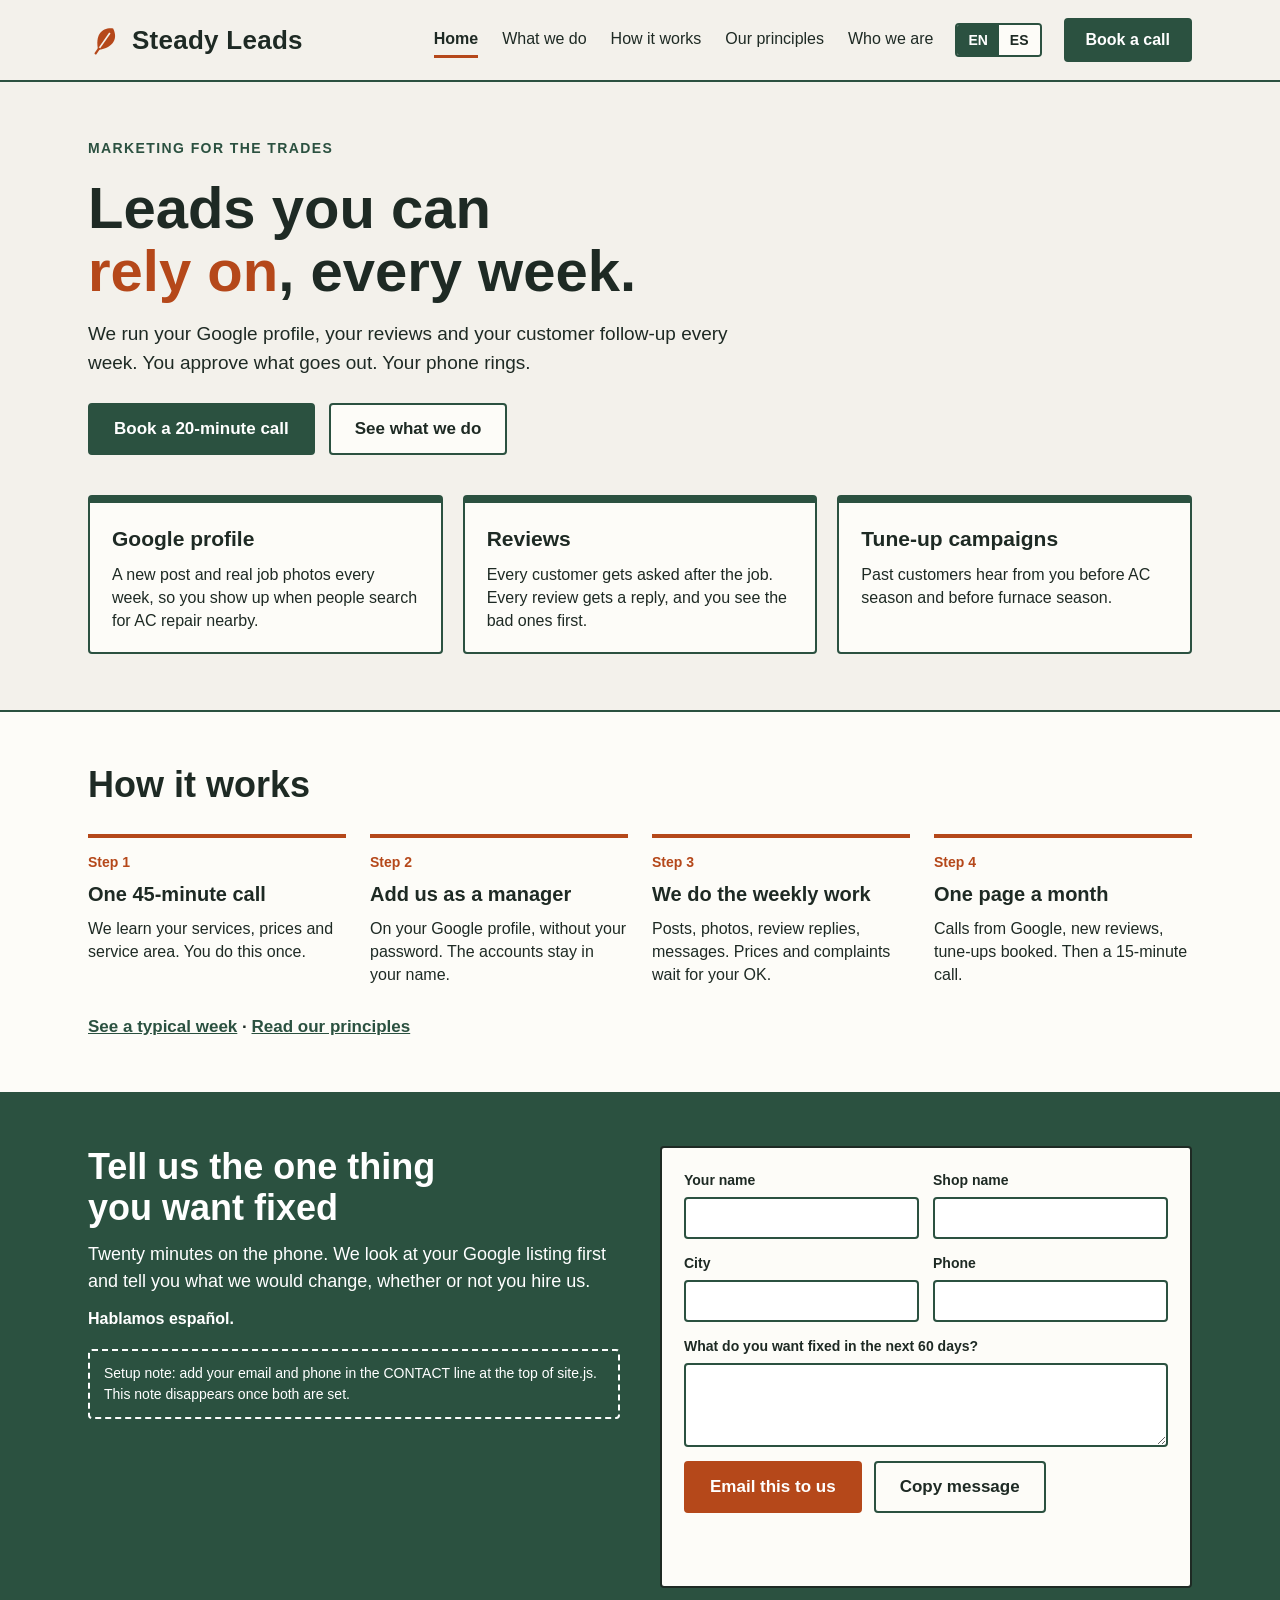
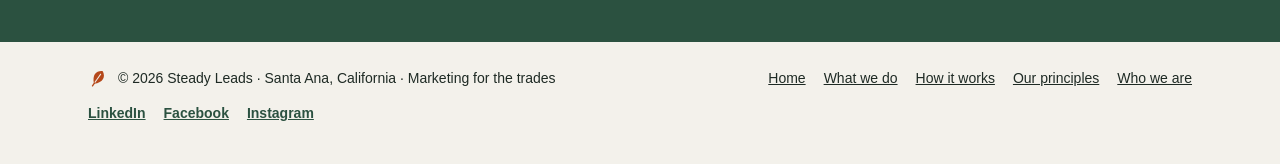
==== home.html @ 08012ae0 "Add video landing page with purpose statement; move home to home.html; add favicon and logo assets C" ====
<!DOCTYPE html>
<html lang="en">
<head>
<meta charset="utf-8">
<meta name="viewport" content="width=device-width, initial-scale=1">
<title>Home | Steady Leads</title>
<meta name="description" content="Steady Leads: marketing for the trades. Google profile, reviews and customer follow-up, run every week.">
<link rel="icon" href="assets/favicon.svg" type="image/svg+xml">
<link rel="stylesheet" href="site.css">
</head>
<body>
<header>
  <div class="wrap bar">
    <a class="mark" href="index.html" aria-label="Steady Leads home"><svg width="34" height="34" viewBox="0 0 24 24" aria-hidden="true"><path d="M12 2C18.5 5.5 20.5 12.5 12 20.5C3.5 12.5 5.5 5.5 12 2Z" fill="#B5481A" transform="rotate(35 12 12)"/><path d="M12 6V19" stroke="#F3F1EB" stroke-width="1.2" transform="rotate(35 12 12)"/><path d="M12 19.5V23.5" stroke="#B5481A" stroke-width="1.6" stroke-linecap="round" transform="rotate(35 12 12)"/></svg> Steady Leads</a>
    <nav aria-label="Pages"><a href="home.html" data-i18n="nav0" aria-current="page">Home</a><a href="what-we-do.html" data-i18n="nav1">What we do</a><a href="how-it-works.html" data-i18n="nav2">How it works</a><a href="our-principles.html" data-i18n="nav3">Our principles</a><a href="who-we-are.html" data-i18n="nav4">Who we are</a></nav>
    <div class="lang" role="group" aria-label="Language">
      <button type="button" id="lang-en" aria-pressed="true">EN</button>
      <button type="button" id="lang-es" aria-pressed="false">ES</button>
    </div>
    <a class="btn small" href="#contact" data-i18n="navcta">Book a call</a>
  </div>
</header>
<main id="top">

  <div class="wrap hero">
    <div class="eyebrow" data-i18n="eyebrow">Marketing for the trades</div>
    <h1 data-i18n="h1">Leads you can <em>rely on</em>, every week.</h1>
    <p class="lede" data-i18n="lede">We run your Google profile, your reviews and your customer follow-up every week. You approve what goes out. Your phone rings.</p>
    <div class="row">
      <a class="btn" href="#contact" data-i18n="cta1">Book a 20-minute call</a>
      <a class="btn light" href="what-we-do.html" data-i18n="cta2">See what we do</a>
    </div>
  </div>

  <div class="wrap three pad">
    <div class="box top"><h3 data-i18n="s1h">Google profile</h3><p data-i18n="s1p">A new post and real job photos every week, so you show up when people search for AC repair nearby.</p></div>
    <div class="box top"><h3 data-i18n="s2h">Reviews</h3><p data-i18n="s2p">Every customer gets asked after the job. Every review gets a reply, and you see the bad ones first.</p></div>
    <div class="box top"><h3 data-i18n="s3h">Tune-up campaigns</h3><p data-i18n="s3p">Past customers hear from you before AC season and before furnace season.</p></div>
  </div>

  <section class="band">
    <div class="wrap">
      <h2 data-i18n="h_h">How it works</h2>
      <ol class="steps">
        <li><div class="n" data-i18n="n1">Step 1</div><h3 data-i18n="h1h">One 45-minute call</h3><p data-i18n="h1p">We learn your services, prices and service area. You do this once.</p></li>
        <li><div class="n" data-i18n="n2">Step 2</div><h3 data-i18n="h2h">Add us as a manager</h3><p data-i18n="h2p">On your Google profile, without your password. The accounts stay in your name.</p></li>
        <li><div class="n" data-i18n="n3">Step 3</div><h3 data-i18n="h3h">We do the weekly work</h3><p data-i18n="h3p">Posts, photos, review replies, messages. Prices and complaints wait for your OK.</p></li>
        <li><div class="n" data-i18n="n4">Step 4</div><h3 data-i18n="h4h">One page a month</h3><p data-i18n="h4p">Calls from Google, new reviews, tune-ups booked. Then a 15-minute call.</p></li>
      </ol>
      <p class="more"><a href="how-it-works.html" data-i18n="more_how">See a typical week</a> · <a href="our-principles.html" data-i18n="more_pr">Read our principles</a></p>
    </div>
  </section>

  <section class="contact" id="contact">
    <div class="wrap contact-grid">
      <div>
        <h2 data-i18n="cta_h">Tell us the one thing you want fixed</h2>
        <p data-i18n="cta_p">Twenty minutes on the phone. We look at your Google listing first and tell you what we would change, whether or not you hire us.</p>
        <p class="es" data-i18n="c_es">Hablamos español.</p>
        <ul class="reach" id="reach"></ul>
        <div class="setup" id="setup" hidden>Setup note: add your email and phone in the CONTACT line at the top of site.js. This note disappears once both are set.</div>
      </div>
      <form id="lead" novalidate>
        <div class="field"><label for="f-name" data-i18n="l1">Your name</label><input id="f-name" autocomplete="name" required></div>
        <div class="field"><label for="f-shop" data-i18n="l2">Shop name</label><input id="f-shop" autocomplete="organization" required></div>
        <div class="field"><label for="f-city" data-i18n="l3">City</label><input id="f-city" autocomplete="address-level2"></div>
        <div class="field"><label for="f-phone" data-i18n="l4">Phone</label><input id="f-phone" type="tel" autocomplete="tel" required></div>
        <div class="field wide"><label for="f-fix" data-i18n="l5">What do you want fixed in the next 60 days?</label><textarea id="f-fix"></textarea></div>
        <div class="actions">
          <button class="btn orange" type="submit" data-i18n="send">Email this to us</button>
          <button class="btn light" type="button" id="copy" data-i18n="copy">Copy message</button>
        </div>
        <p class="status" id="status" role="status"></p>
      </form>
    </div>
  </section>
</main>
<footer>
  <div class="wrap foot">
    <div class="foot-brand"><svg width="20" height="20" viewBox="0 0 24 24" aria-hidden="true"><path d="M12 2C18.5 5.5 20.5 12.5 12 20.5C3.5 12.5 5.5 5.5 12 2Z" fill="#B5481A" transform="rotate(35 12 12)"/><path d="M12 6V19" stroke="#F3F1EB" stroke-width="1.2" transform="rotate(35 12 12)"/><path d="M12 19.5V23.5" stroke="#B5481A" stroke-width="1.6" stroke-linecap="round" transform="rotate(35 12 12)"/></svg> <span>© 2026 Steady Leads · Santa Ana, California · <span data-i18n="foot">Marketing for the trades</span></span></div>
    <div class="foot-links"><a href="home.html" data-i18n="nav0">Home</a><a href="what-we-do.html" data-i18n="nav1">What we do</a><a href="how-it-works.html" data-i18n="nav2">How it works</a><a href="our-principles.html" data-i18n="nav3">Our principles</a><a href="who-we-are.html" data-i18n="nav4">Who we are</a></div>
    <div class="foot-links social" aria-label="Social media">
      <a href="#" data-social="linkedin">LinkedIn</a>
      <a href="#" data-social="facebook">Facebook</a>
      <a href="#" data-social="instagram">Instagram</a>
    </div>
  </div>
</footer>
<script src="site.js"></script>
</body>
</html>
---- site.css ----
/* Steady Leads. One simple column of plain sections, squared boxes with dark green edges on off-white.
   Fonts are web-safe: Trebuchet MS headings, Tahoma text. Light theme by choice. */
:root {
  color-scheme: light;
  --bg: #F3F1EB;
  --card: #FDFCF8;
  --soft: #E4ECE3;
  --ink: #1E2A24;
  --green: #2B5140;
  --green-dark: #1F3D30;
  --orange: #B5481A;
  --head: "Trebuchet MS", "Lucida Grande", "Lucida Sans Unicode", sans-serif;
  --body: Tahoma, Geneva, Verdana, sans-serif;
}
* { box-sizing: border-box; }
html { scroll-behavior: smooth; }
@media (prefers-reduced-motion: reduce) { html { scroll-behavior: auto; } }
body { margin: 0; background: var(--bg); color: var(--ink); font-family: var(--body); font-size: 17px; line-height: 1.5; }
h1, h2, h3 { font-family: var(--head); margin: 0; text-wrap: balance; }
p { margin: 0; }
a { color: var(--green); }
:focus-visible { outline: 3px solid var(--orange); outline-offset: 2px; }
.wrap { max-width: 1200px; margin: 0 auto; padding-left: 48px; padding-right: 48px; }

header { border-bottom: 2px solid var(--green); background: var(--bg); position: sticky; top: 0; z-index: 5; }
.bar { display: flex; align-items: center; gap: 22px; flex-wrap: wrap; padding-top: 18px; padding-bottom: 18px; }
.mark { display: flex; align-items: center; gap: 10px; text-decoration: none; color: var(--ink); font-family: var(--head); font-size: 26px; font-weight: 700; letter-spacing: .01em; }
nav { display: flex; gap: 24px; margin-left: auto; flex-wrap: wrap; }
nav a { color: var(--ink); text-decoration: none; font-size: 16px; padding: 4px 0; border-bottom: 3px solid transparent; }
nav a:hover { border-bottom-color: var(--green); }
nav a[aria-current="page"] { border-bottom-color: var(--orange); font-weight: 700; }
.lang { display: flex; border: 2px solid var(--green); border-radius: 4px; overflow: hidden; }
.lang button { font: 700 14px var(--body); padding: 7px 11px; border: 0; background: var(--card); color: var(--ink); cursor: pointer; }
.lang button[aria-pressed="true"] { background: var(--green); color: #fff; }
.btn { display: inline-block; font: 700 17px var(--body); padding: 14px 24px; border-radius: 4px; border: 2px solid var(--green); background: var(--green); color: #fff; text-decoration: none; cursor: pointer; }
.btn:hover { background: var(--green-dark); border-color: var(--green-dark); }
.btn.light { background: var(--card); color: var(--ink); }
.btn.light:hover { background: #ECE9DF; border-color: var(--green); }
.btn.small { font-size: 16px; padding: 11px 20px; }
.btn.orange { background: var(--orange); border-color: var(--orange); }
.btn.orange:hover { background: #9A3C14; border-color: #9A3C14; }

.hero { padding-top: 56px; padding-bottom: 40px; display: flex; flex-direction: column; gap: 18px; }
.page-head { padding-top: 48px; padding-bottom: 36px; display: flex; flex-direction: column; gap: 14px; }
.eyebrow { font-size: 14px; font-weight: 700; letter-spacing: .1em; text-transform: uppercase; color: var(--green); }
h1 { font-size: clamp(38px, 5.6vw, 58px); line-height: 1.08; max-width: 15em; }
.page-head h1 { font-size: clamp(34px, 4.6vw, 48px); }
h1 em { font-style: normal; color: var(--orange); white-space: nowrap; }
.lede { font-size: 19px; max-width: 36em; }
.row { display: flex; gap: 14px; flex-wrap: wrap; margin-top: 8px; }

.three { display: grid; grid-template-columns: repeat(3, 1fr); gap: 20px; }
.two { display: grid; grid-template-columns: repeat(2, 1fr); gap: 20px; }
.stack { display: flex; flex-direction: column; gap: 20px; }
.pad { padding-bottom: 56px; }
.topgap { padding-top: 40px; }
.box { background: var(--card); border: 2px solid var(--green); border-radius: 4px; padding: 20px 22px; }
.box.top { border-top-width: 8px; }
.box.soft { background: var(--soft); }
.box h3 { font-size: 21px; margin-bottom: 8px; }
.box p { font-size: 16px; line-height: 1.45; }
.detail { padding: 24px 26px; }
.detail h2 { font-size: 26px; margin-bottom: 10px; }
.detail p { font-size: 17px; line-height: 1.5; max-width: 44em; }
.detail ul { margin: 14px 0 0; padding-left: 22px; max-width: 46em; }
.detail li { padding: 4px 0; }
.detail li::marker { color: var(--orange); }
.scroll { overflow-x: auto; }
table { border-collapse: collapse; width: 100%; margin-top: 6px; }
th, td { text-align: left; vertical-align: top; padding: 10px 12px 10px 0; border-bottom: 1px solid #B9C4BB; font-size: 16px; }
tr:last-child th, tr:last-child td { border-bottom: 0; }
th { width: 170px; font-family: var(--head); color: var(--green); white-space: nowrap; }

.band { background: var(--card); border-top: 2px solid var(--green); border-bottom: 2px solid var(--green); padding: 52px 0; }
h2 { font-size: clamp(28px, 3.6vw, 36px); line-height: 1.15; }
.steps { list-style: none; margin: 28px 0 0; padding: 0; display: grid; grid-template-columns: repeat(4, 1fr); gap: 24px; }
.steps li { border-top: 4px solid var(--orange); padding-top: 14px; }
.steps .n { font-size: 14px; font-weight: 700; color: var(--orange); }
.steps h3 { font-size: 20px; margin: 6px 0 8px; }
.steps p { font-size: 16px; line-height: 1.45; }
.more { margin-top: 28px; font-weight: 700; }

.contact { background: var(--green); color: #fff; padding: 52px 0; }
.contact-grid { display: grid; grid-template-columns: 1fr 1fr; gap: 40px; align-items: start; }
.cta-row { display: flex; align-items: center; gap: 40px; flex-wrap: wrap; }
.cta-row > div { flex: 1 1 420px; }
.contact p { font-size: 18px; margin-top: 12px; max-width: 36em; }
.contact .es { font-size: 16px; font-weight: 700; }
.reach { list-style: none; margin: 18px 0 0; padding: 0; font-size: 17px; }
.reach li { padding: 6px 0; }
.reach a { color: #fff; }
.setup { margin-top: 16px; padding: 12px 14px; border: 2px dashed #fff; border-radius: 4px; font-size: 14px; }
form { background: var(--card); color: var(--ink); border: 2px solid var(--ink); border-radius: 4px; padding: 22px; display: grid; grid-template-columns: 1fr 1fr; gap: 14px; }
.field { display: flex; flex-direction: column; gap: 6px; }
.field.wide, .actions, .status { grid-column: 1 / -1; }
label { font-size: 14px; font-weight: 700; }
input, textarea { font: 400 16px var(--body); color: var(--ink); padding: 10px 12px; border: 2px solid var(--green); border-radius: 4px; background: #fff; width: 100%; }
textarea { min-height: 84px; resize: vertical; }
.actions { display: flex; gap: 12px; flex-wrap: wrap; }
.status { font-size: 15px; min-height: 1.4em; }

footer { padding: 26px 0 40px; font-size: 14px; border-top: 2px solid var(--green); }
.contact + footer { border-top: 0; }
.foot { display: flex; gap: 14px 32px; align-items: center; flex-wrap: wrap; }
.foot-brand { display: flex; gap: 10px; align-items: center; margin-right: auto; }
.foot-links { display: flex; gap: 18px; flex-wrap: wrap; }
.foot-links a { color: var(--ink); }
.foot-links.social a { font-weight: 700; color: var(--green); }

@media (max-width: 960px) {
  .wrap { padding-left: 20px; padding-right: 20px; }
  .three, .two, .contact-grid { grid-template-columns: 1fr; }
  .steps { grid-template-columns: 1fr 1fr; }
  nav { order: 5; width: 100%; margin-left: 0; gap: 18px; }
  .lang { margin-left: auto; }
}
@media (max-width: 480px) {
  .steps, form { grid-template-columns: 1fr; }
  .hero { padding-top: 36px; }
  .mark { font-size: 22px; }
  th { width: auto; white-space: normal; }
}
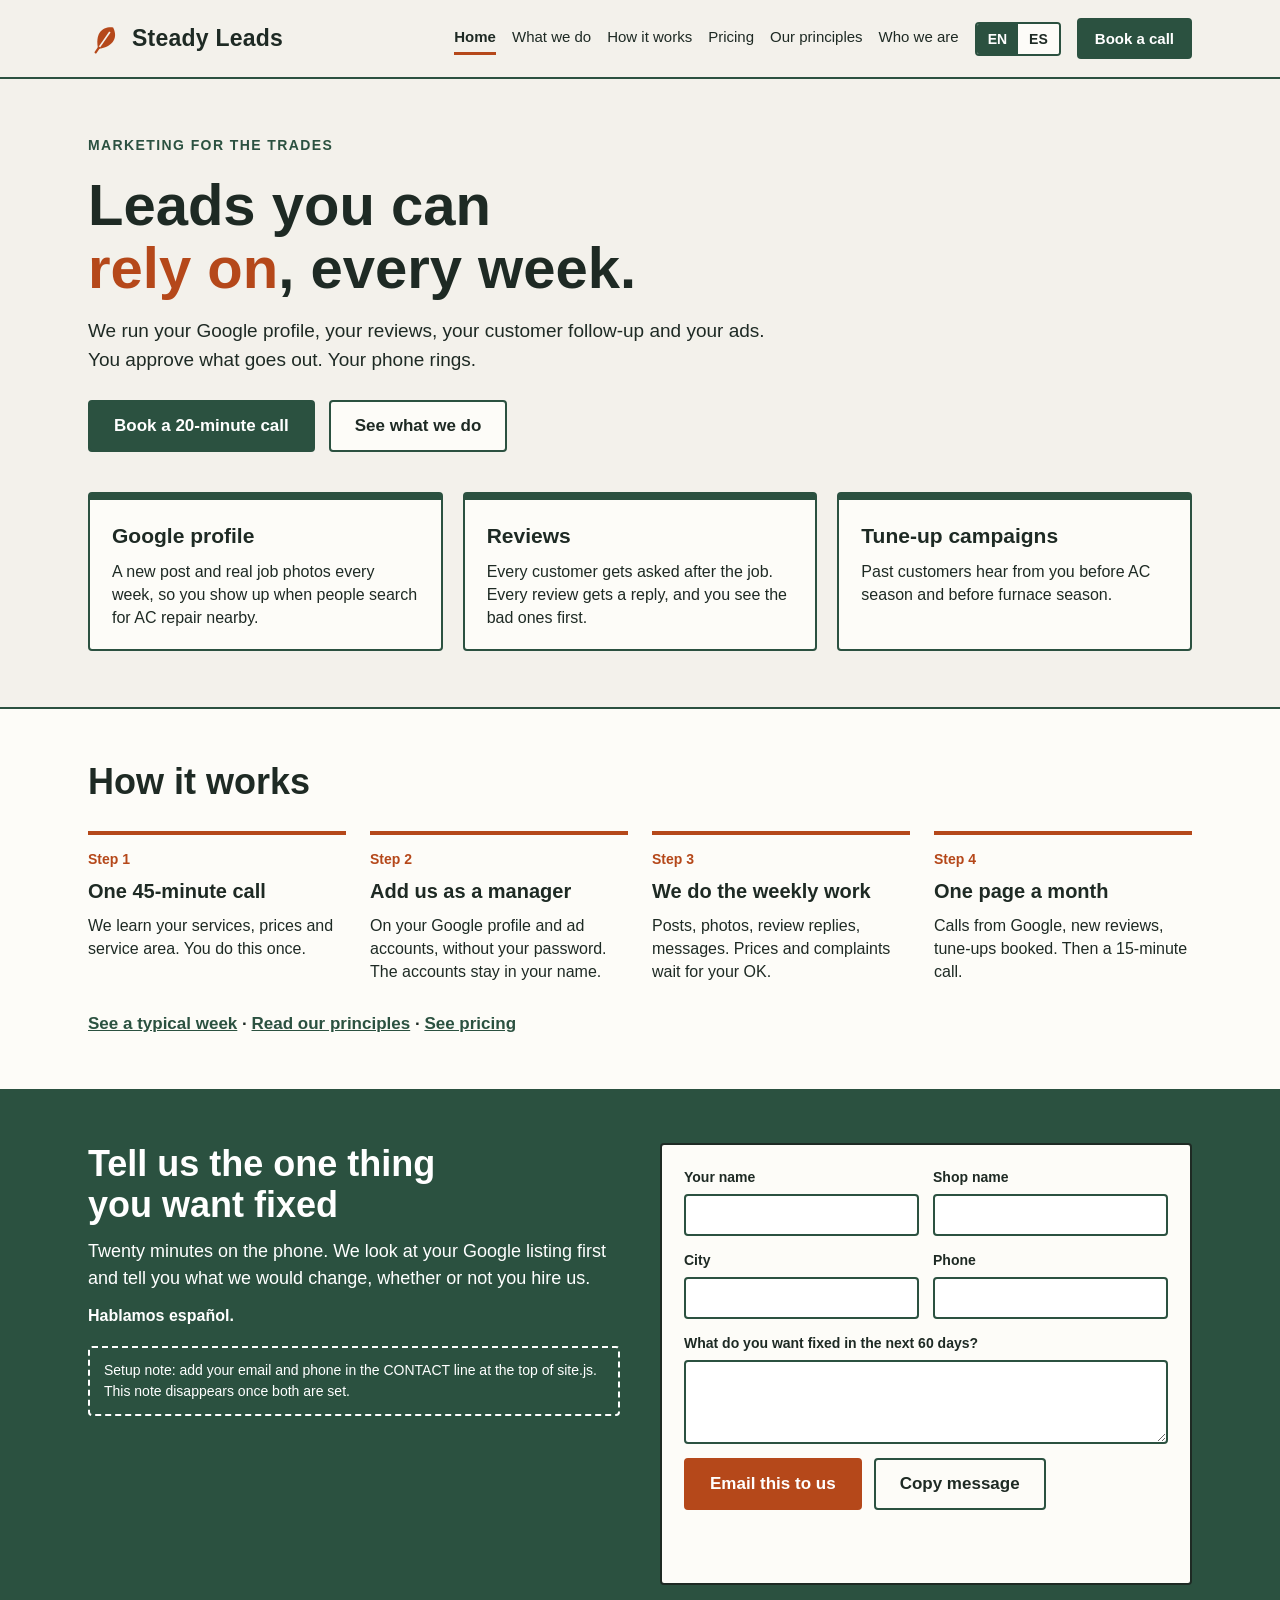
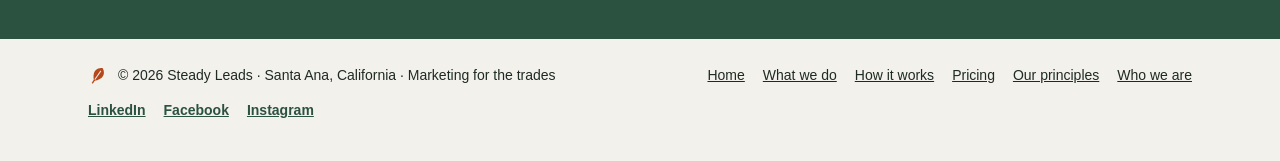
==== commit 51a7b042: "Add pricing page, paid ads services, guarantees and domain setup notes Co-Authored-By: Claude Opus 5" ====
--- a/home.html
+++ b/home.html
@@ -4,7 +4,7 @@
 <meta charset="utf-8">
 <meta name="viewport" content="width=device-width, initial-scale=1">
 <title>Home | Steady Leads</title>
-<meta name="description" content="Steady Leads: marketing for the trades. Google profile, reviews and customer follow-up, run every week.">
+<meta name="description" content="Steady Leads: marketing for the trades. Google profile, reviews, customer follow-up and Google and Facebook ads, run every week.">
 <link rel="icon" href="assets/favicon.svg" type="image/svg+xml">
 <link rel="stylesheet" href="site.css">
 </head>
@@ -12,7 +12,7 @@
 <header>
   <div class="wrap bar">
     <a class="mark" href="index.html" aria-label="Steady Leads home"><svg width="34" height="34" viewBox="0 0 24 24" aria-hidden="true"><path d="M12 2C18.5 5.5 20.5 12.5 12 20.5C3.5 12.5 5.5 5.5 12 2Z" fill="#B5481A" transform="rotate(35 12 12)"/><path d="M12 6V19" stroke="#F3F1EB" stroke-width="1.2" transform="rotate(35 12 12)"/><path d="M12 19.5V23.5" stroke="#B5481A" stroke-width="1.6" stroke-linecap="round" transform="rotate(35 12 12)"/></svg> Steady Leads</a>
-    <nav aria-label="Pages"><a href="home.html" data-i18n="nav0" aria-current="page">Home</a><a href="what-we-do.html" data-i18n="nav1">What we do</a><a href="how-it-works.html" data-i18n="nav2">How it works</a><a href="our-principles.html" data-i18n="nav3">Our principles</a><a href="who-we-are.html" data-i18n="nav4">Who we are</a></nav>
+    <nav aria-label="Pages"><a href="home.html" data-i18n="nav0" aria-current="page">Home</a><a href="what-we-do.html" data-i18n="nav1">What we do</a><a href="how-it-works.html" data-i18n="nav2">How it works</a><a href="pricing.html" data-i18n="nav5">Pricing</a><a href="our-principles.html" data-i18n="nav3">Our principles</a><a href="who-we-are.html" data-i18n="nav4">Who we are</a></nav>
     <div class="lang" role="group" aria-label="Language">
       <button type="button" id="lang-en" aria-pressed="true">EN</button>
       <button type="button" id="lang-es" aria-pressed="false">ES</button>
@@ -25,7 +25,7 @@
   <div class="wrap hero">
     <div class="eyebrow" data-i18n="eyebrow">Marketing for the trades</div>
     <h1 data-i18n="h1">Leads you can <em>rely on</em>, every week.</h1>
-    <p class="lede" data-i18n="lede">We run your Google profile, your reviews and your customer follow-up every week. You approve what goes out. Your phone rings.</p>
+    <p class="lede" data-i18n="lede">We run your Google profile, your reviews, your customer follow-up and your ads. You approve what goes out. Your phone rings.</p>
     <div class="row">
       <a class="btn" href="#contact" data-i18n="cta1">Book a 20-minute call</a>
       <a class="btn light" href="what-we-do.html" data-i18n="cta2">See what we do</a>
@@ -43,11 +43,11 @@
       <h2 data-i18n="h_h">How it works</h2>
       <ol class="steps">
         <li><div class="n" data-i18n="n1">Step 1</div><h3 data-i18n="h1h">One 45-minute call</h3><p data-i18n="h1p">We learn your services, prices and service area. You do this once.</p></li>
-        <li><div class="n" data-i18n="n2">Step 2</div><h3 data-i18n="h2h">Add us as a manager</h3><p data-i18n="h2p">On your Google profile, without your password. The accounts stay in your name.</p></li>
+        <li><div class="n" data-i18n="n2">Step 2</div><h3 data-i18n="h2h">Add us as a manager</h3><p data-i18n="h2p">On your Google profile and ad accounts, without your password. The accounts stay in your name.</p></li>
         <li><div class="n" data-i18n="n3">Step 3</div><h3 data-i18n="h3h">We do the weekly work</h3><p data-i18n="h3p">Posts, photos, review replies, messages. Prices and complaints wait for your OK.</p></li>
         <li><div class="n" data-i18n="n4">Step 4</div><h3 data-i18n="h4h">One page a month</h3><p data-i18n="h4p">Calls from Google, new reviews, tune-ups booked. Then a 15-minute call.</p></li>
       </ol>
-      <p class="more"><a href="how-it-works.html" data-i18n="more_how">See a typical week</a> · <a href="our-principles.html" data-i18n="more_pr">Read our principles</a></p>
+      <p class="more"><a href="how-it-works.html" data-i18n="more_how">See a typical week</a> · <a href="our-principles.html" data-i18n="more_pr">Read our principles</a> · <a href="pricing.html" data-i18n="see_pr">See pricing</a></p>
     </div>
   </section>
 
@@ -78,7 +78,7 @@
 <footer>
   <div class="wrap foot">
     <div class="foot-brand"><svg width="20" height="20" viewBox="0 0 24 24" aria-hidden="true"><path d="M12 2C18.5 5.5 20.5 12.5 12 20.5C3.5 12.5 5.5 5.5 12 2Z" fill="#B5481A" transform="rotate(35 12 12)"/><path d="M12 6V19" stroke="#F3F1EB" stroke-width="1.2" transform="rotate(35 12 12)"/><path d="M12 19.5V23.5" stroke="#B5481A" stroke-width="1.6" stroke-linecap="round" transform="rotate(35 12 12)"/></svg> <span>© 2026 Steady Leads · Santa Ana, California · <span data-i18n="foot">Marketing for the trades</span></span></div>
-    <div class="foot-links"><a href="home.html" data-i18n="nav0">Home</a><a href="what-we-do.html" data-i18n="nav1">What we do</a><a href="how-it-works.html" data-i18n="nav2">How it works</a><a href="our-principles.html" data-i18n="nav3">Our principles</a><a href="who-we-are.html" data-i18n="nav4">Who we are</a></div>
+    <div class="foot-links"><a href="home.html" data-i18n="nav0">Home</a><a href="what-we-do.html" data-i18n="nav1">What we do</a><a href="how-it-works.html" data-i18n="nav2">How it works</a><a href="pricing.html" data-i18n="nav5">Pricing</a><a href="our-principles.html" data-i18n="nav3">Our principles</a><a href="who-we-are.html" data-i18n="nav4">Who we are</a></div>
     <div class="foot-links social" aria-label="Social media">
       <a href="#" data-social="linkedin">LinkedIn</a>
       <a href="#" data-social="facebook">Facebook</a>
--- a/site.css
+++ b/site.css
@@ -107,6 +107,21 @@
 .foot-links a { color: var(--ink); }
 .foot-links.social a { font-weight: 700; color: var(--green); }
 
+.plan { display: flex; flex-direction: column; gap: 6px; }
+.plan.pick { border-color: var(--orange); }
+.tag { align-self: flex-start; font-size: 13px; font-weight: 700; letter-spacing: .06em; text-transform: uppercase; color: #fff; background: var(--orange); padding: 4px 10px; border-radius: 3px; margin-bottom: 6px; }
+.box .price, .detail .price { font-family: var(--head); font-size: 38px; font-weight: 700; color: var(--green); line-height: 1.1; }
+.price small { font-family: var(--body); font-size: 16px; font-weight: 400; color: var(--ink); margin-left: 4px; }
+.detail .founding { font-size: 15px; font-weight: 700; color: var(--orange); }
+.detail .note { margin-top: 16px; font-size: 15px; }
+
+@media (max-width: 1320px) {
+  .bar { gap: 16px; }
+  nav { gap: 16px; }
+  nav a { font-size: 15px; }
+  .mark { font-size: 23px; }
+  .btn.small { padding: 10px 16px; font-size: 15px; }
+}
 @media (max-width: 960px) {
   .wrap { padding-left: 20px; padding-right: 20px; }
   .three, .two, .contact-grid { grid-template-columns: 1fr; }
